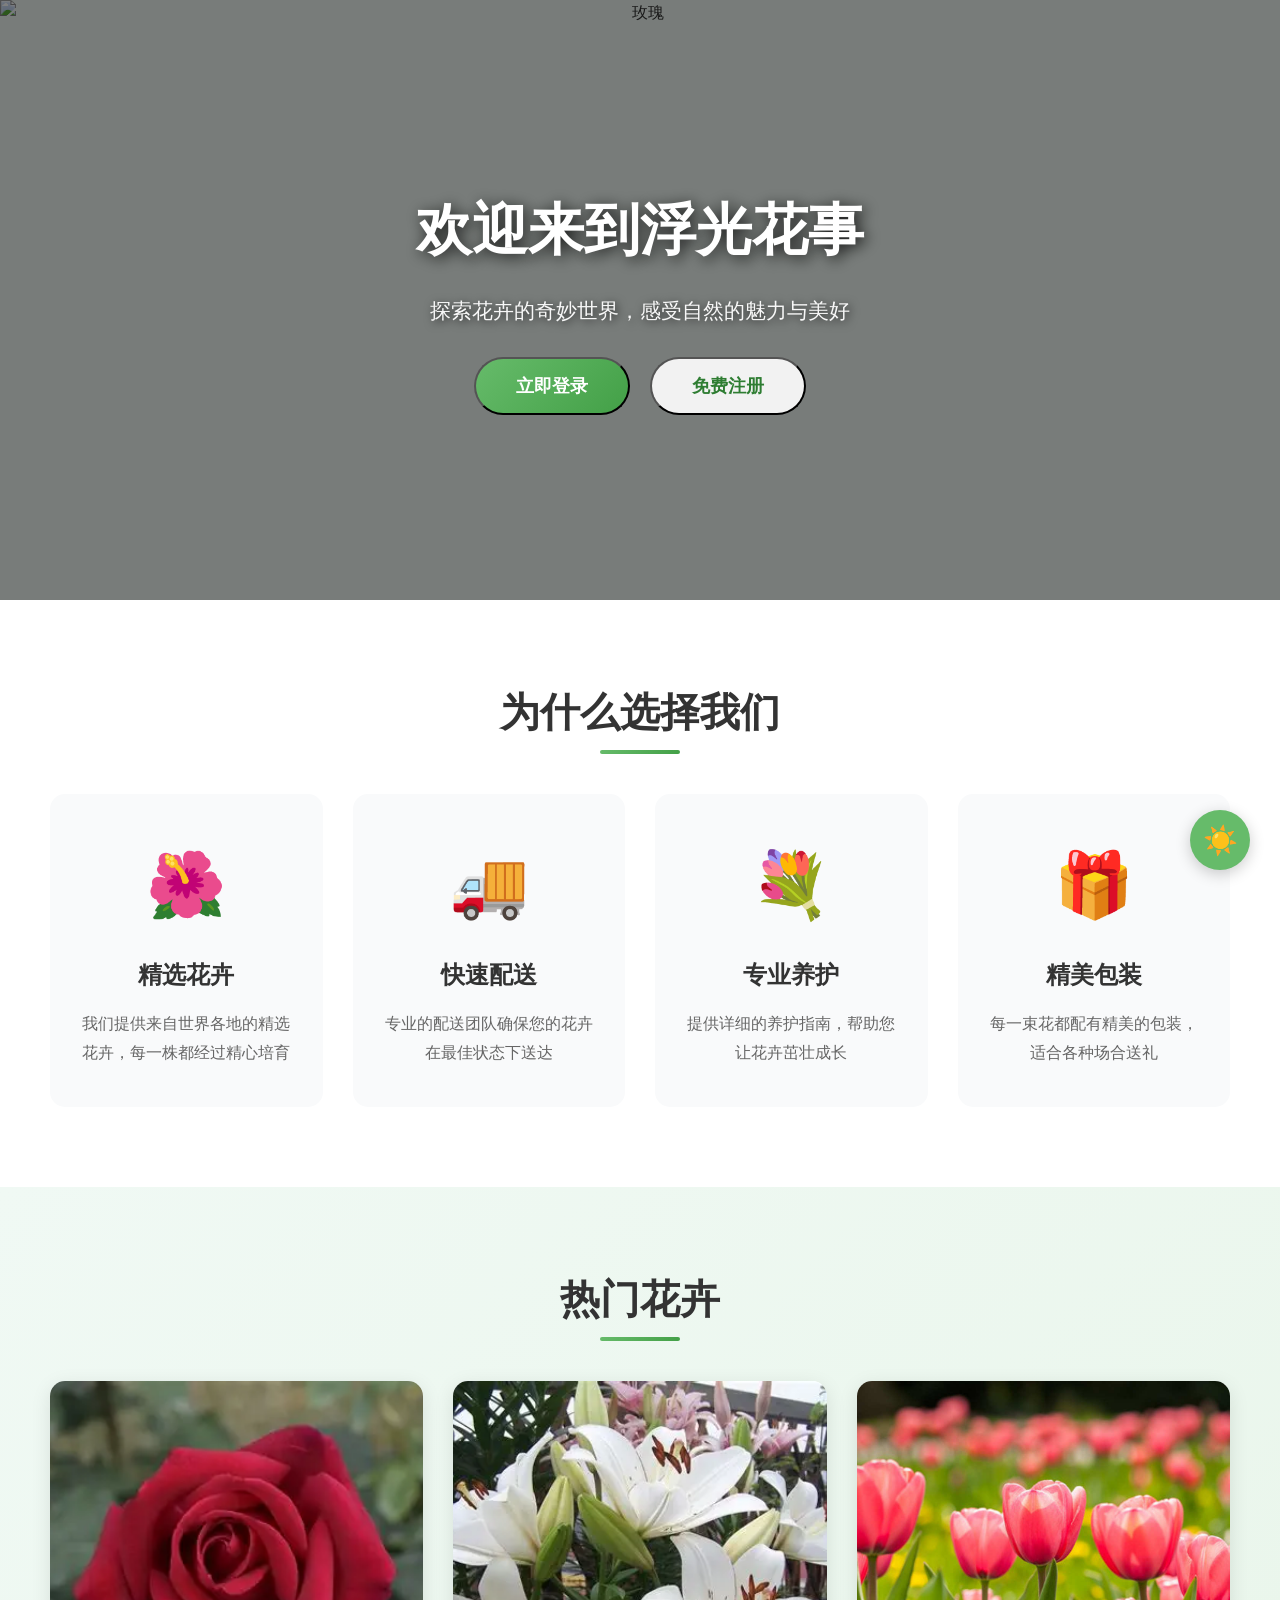
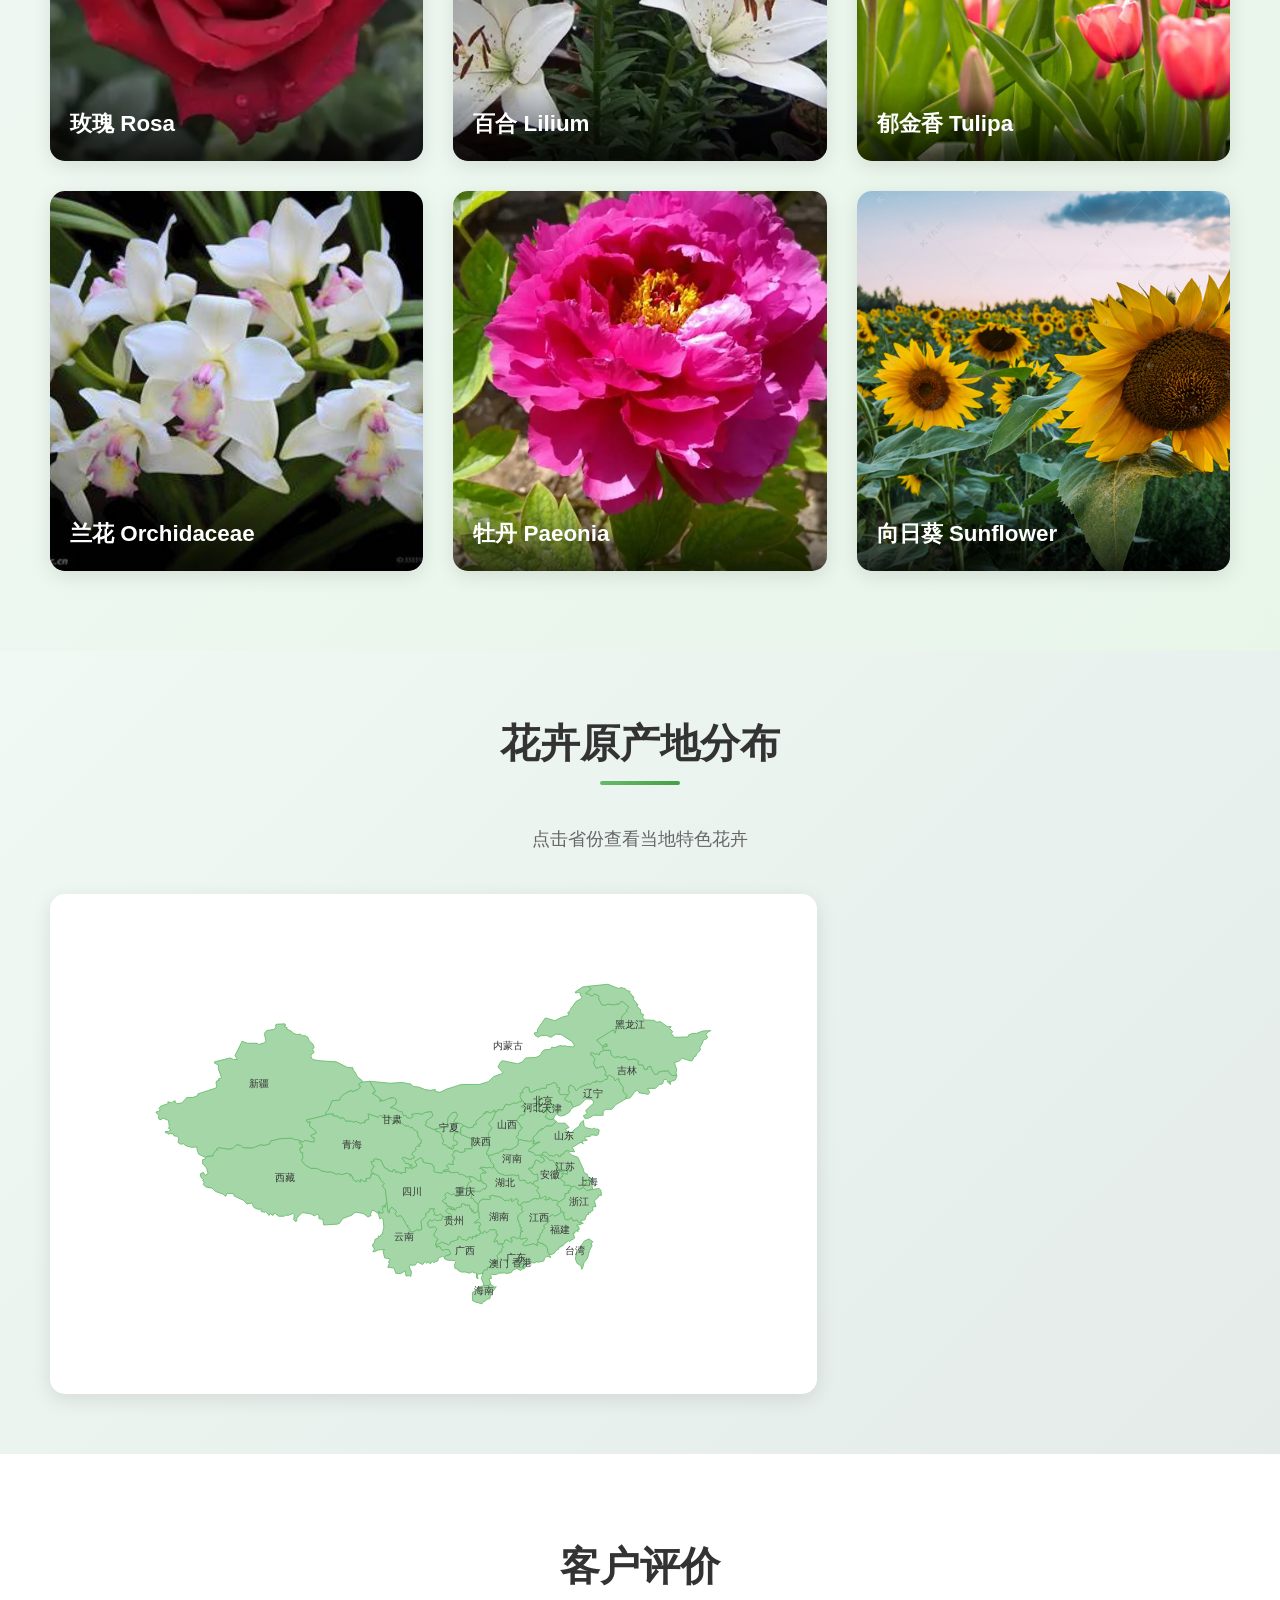
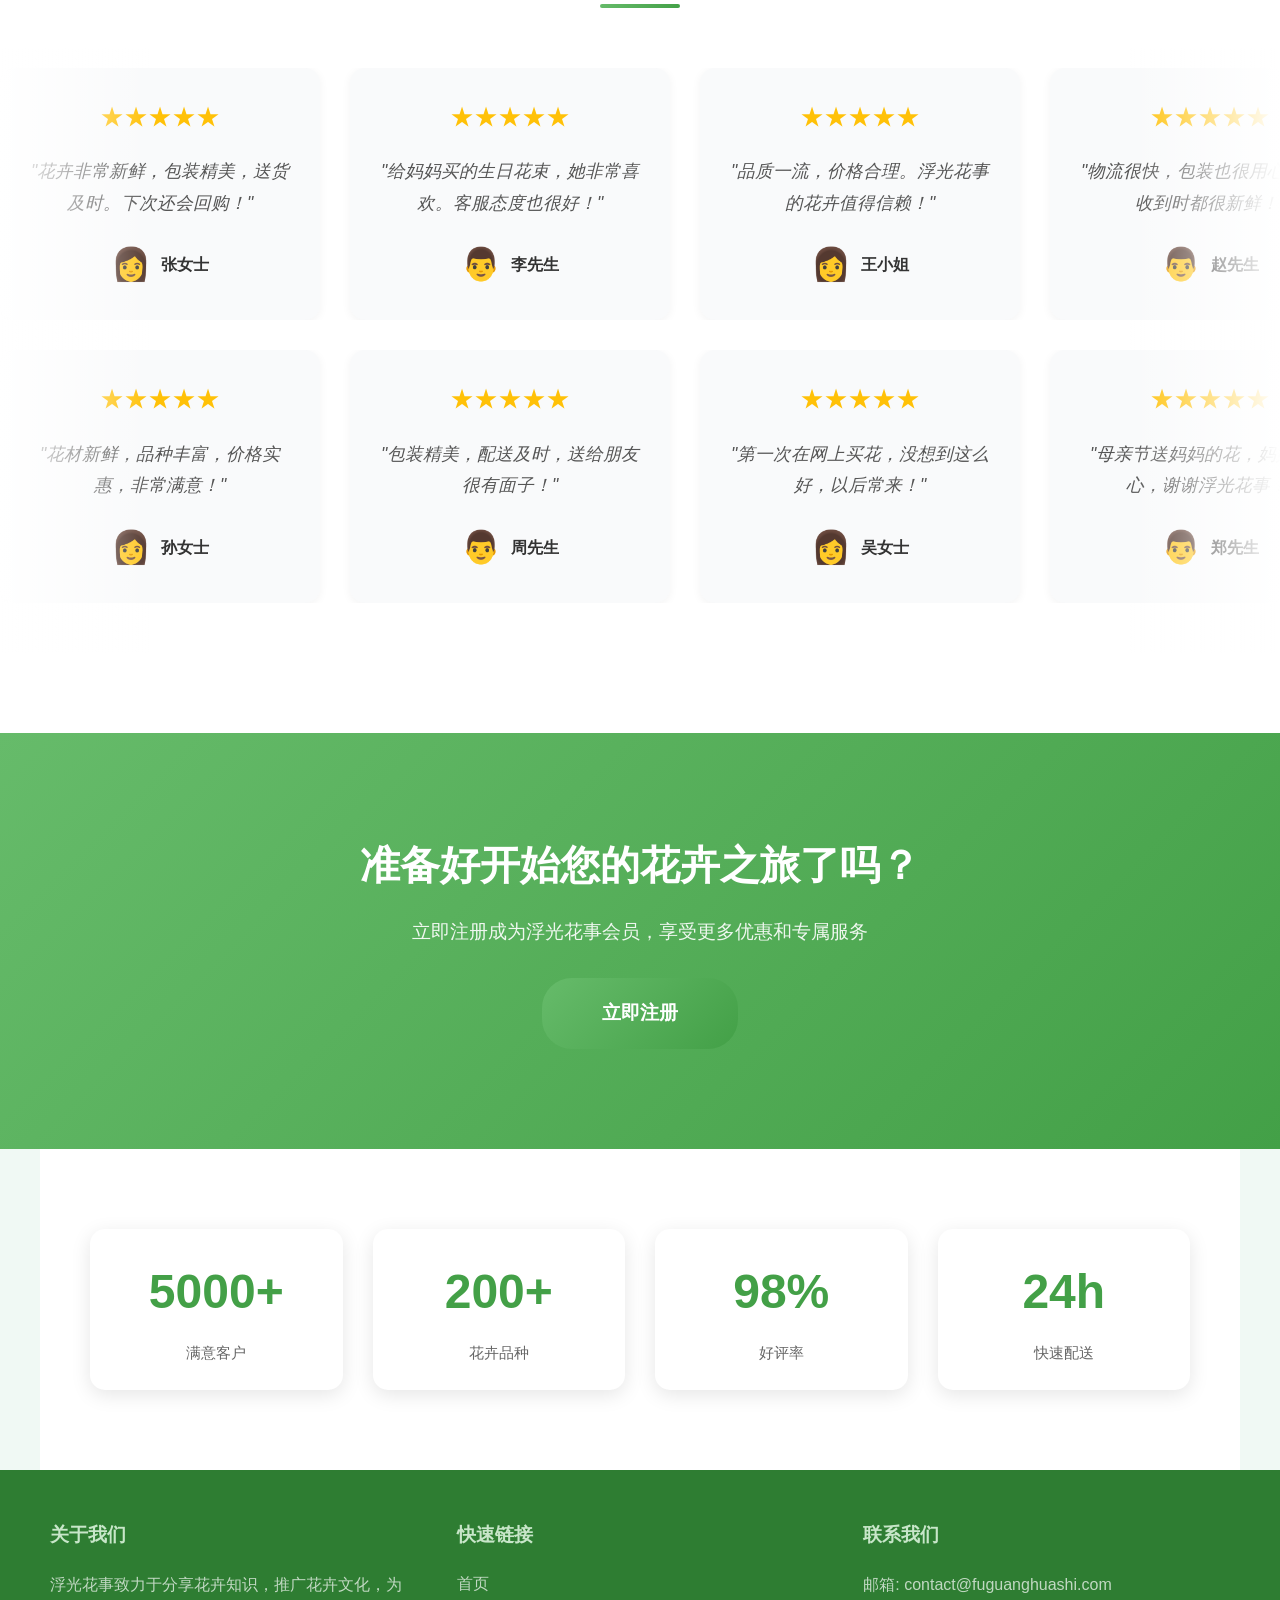
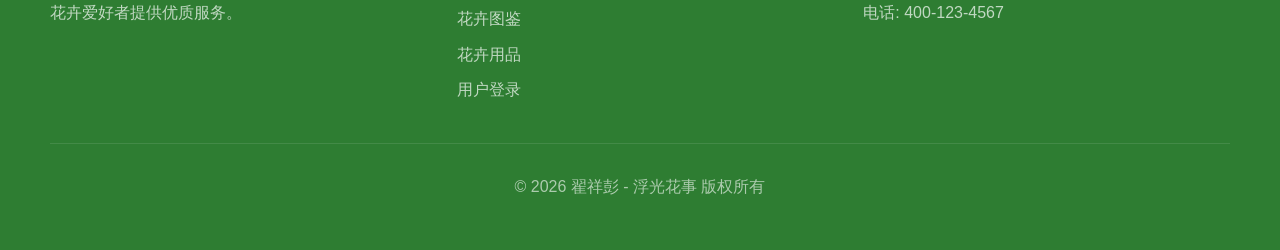
==== landing.html @ 516c6c73 "initial commit - 浮光花事花卉图鉴网站 v1.0.0" ====
<!DOCTYPE html>
<html lang="zh-CN">
<head>
    <meta charset="UTF-8">
    <meta name="viewport" content="width=device-width, initial-scale=1.0">
    <title>浮光花事 - 探索花卉之美</title>
    <link rel="stylesheet" href="style.css">
</head>
<body>
    <main>
        <section class="landing-hero">
            <div class="images-slider" id="imagesSlider">
                <img src="https://images.wallpaperscraft.com/image/single/rose_red_bud_138228_1920x1080.jpg" alt="玫瑰" class="slider-image active">
                <img src="https://images.wallpaperscraft.com/image/single/water_lily_flower_white_149556_1920x1080.jpg" alt="荷花" class="slider-image">
                <img src="https://images.wallpaperscraft.com/image/single/sakura_flowers_pink_154053_1920x1080.jpg" alt="樱花" class="slider-image">
                <img src="https://images.wallpaperscraft.com/image/single/peony_flower_dew_139392_1920x1080.jpg" alt="牡丹" class="slider-image">
                <img src="https://images.wallpaperscraft.com/image/single/tulip_flower_yellow_142548_1920x1080.jpg" alt="郁金香" class="slider-image">
            </div>
            <div class="hero-overlay"></div>
            <div class="hero-content">
                <h2>欢迎来到浮光花事</h2>
                <p>探索花卉的奇妙世界，感受自然的魅力与美好</p>
                <div class="hero-buttons">
                    <button class="cta-btn primary" onclick="showLandingLogin()">立即登录</button>
                    <button class="cta-btn secondary" onclick="showLandingRegister()">免费注册</button>
                </div>
            </div>
            
            <!-- Landing Page Login Form -->
            <div class="landing-login-container" id="landingLogin">
                <div class="landing-login-box">
                    <div class="login-header">
                        <h3>用户登录</h3>
                        <span class="close-btn" onclick="hideLandingLogin()">✕</span>
                    </div>
                    <form id="landingLoginForm" onsubmit="return validateLandingLogin()">
                        <div class="form-group">
                            <label for="landingUsername">用户名</label>
                            <input type="text" id="landingUsername" placeholder="请输入用户名" required>
                        </div>
                        <div class="form-group">
                            <label for="landingPassword">密码</label>
                            <input type="password" id="landingPassword" placeholder="请输入密码" required>
                        </div>
                        <div class="form-group">
                            <label for="landingCaptcha">验证码</label>
                            <div class="captcha-row">
                                <input type="text" id="landingCaptcha" placeholder="请输入验证码" required>
                                <div class="captcha-img" id="landingCaptchaImg" onclick="generateLandingCaptcha()">
                                    <span id="landingCaptchaText">点击生成</span>
                                </div>
                            </div>
                        </div>
                        <button type="submit" class="submit-btn">登录</button>
                        <p class="login-hint">测试用户名: 240802203 | 密码: 123456</p>
                    </form>
                </div>
            </div>
            
            <!-- Landing Page Register Form -->
            <div class="landing-login-container" id="landingRegister">
                <div class="landing-login-box">
                    <div class="login-header">
                        <h3>用户注册</h3>
                        <span class="close-btn" onclick="hideLandingRegister()">✕</span>
                    </div>
                    <form id="landingRegisterForm" onsubmit="return validateLandingRegister()">
                        <div class="form-group">
                            <label for="landingRegUsername">用户名</label>
                            <input type="text" id="landingRegUsername" placeholder="请输入用户名" required>
                        </div>
                        <div class="form-group">
                            <label for="landingRegPassword">密码</label>
                            <input type="password" id="landingRegPassword" placeholder="请输入密码" required>
                        </div>
                        <div class="form-group">
                            <label for="landingRegEmail">邮箱</label>
                            <input type="email" id="landingRegEmail" placeholder="请输入邮箱" required>
                        </div>
                        <div class="form-group">
                            <label for="landingRegCaptcha">验证码</label>
                            <div class="captcha-row">
                                <input type="text" id="landingRegCaptcha" placeholder="请输入验证码" required>
                                <div class="captcha-img" id="landingRegCaptchaImg" onclick="generateLandingRegCaptcha()">
                                    <span id="landingRegCaptchaText">点击生成</span>
                                </div>
                            </div>
                        </div>
                        <button type="submit" class="submit-btn">注册</button>
                    </form>
                </div>
            </div>
        </section>

        <section class="features">
            <h2 class="section-title">为什么选择我们</h2>
            <div class="features-grid">
                <div class="feature-card">
                    <div class="feature-icon">🌺</div>
                    <h3>精选花卉</h3>
                    <p>我们提供来自世界各地的精选花卉，每一株都经过精心培育</p>
                </div>
                <div class="feature-card">
                    <div class="feature-icon">🚚</div>
                    <h3>快速配送</h3>
                    <p>专业的配送团队确保您的花卉在最佳状态下送达</p>
                </div>
                <div class="feature-card">
                    <div class="feature-icon">💐</div>
                    <h3>专业养护</h3>
                    <p>提供详细的养护指南，帮助您让花卉茁壮成长</p>
                </div>
                <div class="feature-card">
                    <div class="feature-icon">🎁</div>
                    <h3>精美包装</h3>
                    <p>每一束花都配有精美的包装，适合各种场合送礼</p>
                </div>
            </div>
        </section>

        <section class="featured-flowers">
            <h2 class="section-title">热门花卉</h2>
            <div class="flip-cards-grid">
                <div class="flip-card">
                    <div class="flip-card-inner">
                        <div class="flip-card-front">
                            <img src="网站图片/玫瑰.webp" alt="玫瑰">
                            <div class="flip-card-overlay">
                                <h3>玫瑰 Rosa</h3>
                            </div>
                        </div>
                        <div class="flip-card-back">
                            <h3>玫瑰 Rosa</h3>
                            <p>玫瑰是爱情与美的象征，拥有丰富的色彩和迷人的香气。适合用于求婚、纪念日等浪漫场合。</p>
                            <div class="flip-card-price">¥88 起</div>
                            <button class="flip-card-btn">立即购买</button>
                        </div>
                    </div>
                </div>
                <div class="flip-card">
                    <div class="flip-card-inner">
                        <div class="flip-card-front">
                            <img src="网站图片/百合.webp" alt="百合">
                            <div class="flip-card-overlay">
                                <h3>百合 Lilium</h3>
                            </div>
                        </div>
                        <div class="flip-card-back">
                            <h3>百合 Lilium</h3>
                            <p>百合象征纯洁与高雅，花朵优雅大方，常用于婚礼、庆典等正式场合，也是送给母亲的佳选。</p>
                            <div class="flip-card-price">¥68 起</div>
                            <button class="flip-card-btn">立即购买</button>
                        </div>
                    </div>
                </div>
                <div class="flip-card">
                    <div class="flip-card-inner">
                        <div class="flip-card-front">
                            <img src="网站图片/郁金香.jpg" alt="郁金香">
                            <div class="flip-card-overlay">
                                <h3>郁金香 Tulipa</h3>
                            </div>
                        </div>
                        <div class="flip-card-back">
                            <h3>郁金香 Tulipa</h3>
                            <p>郁金香被誉为花中皇后，色彩绚丽多样，是春季最受欢迎的花卉之一，代表完美的爱情。</p>
                            <div class="flip-card-price">¥58 起</div>
                            <button class="flip-card-btn">立即购买</button>
                        </div>
                    </div>
                </div>
                <div class="flip-card">
                    <div class="flip-card-inner">
                        <div class="flip-card-front">
                            <img src="网站图片/兰花.jpg" alt="兰花">
                            <div class="flip-card-overlay">
                                <h3>兰花 Orchidaceae</h3>
                            </div>
                        </div>
                        <div class="flip-card-back">
                            <h3>兰花 Orchidaceae</h3>
                            <p>兰花是高贵典雅的象征，花型优美，花期长，适合室内装饰和送礼，是品位与身份的体现。</p>
                            <div class="flip-card-price">¥128 起</div>
                            <button class="flip-card-btn">立即购买</button>
                        </div>
                    </div>
                </div>
                <div class="flip-card">
                    <div class="flip-card-inner">
                        <div class="flip-card-front">
                            <img src="网站图片/牡丹.webp" alt="牡丹">
                            <div class="flip-card-overlay">
                                <h3>牡丹 Paeonia</h3>
                            </div>
                        </div>
                        <div class="flip-card-back">
                            <h3>牡丹 Paeonia</h3>
                            <p>牡丹是中国的国花，花大色艳，富丽堂皇，象征富贵吉祥，是传统名花中的佼佼者。</p>
                            <div class="flip-card-price">¥98 起</div>
                            <button class="flip-card-btn">立即购买</button>
                        </div>
                    </div>
                </div>
                <div class="flip-card">
                    <div class="flip-card-inner">
                        <div class="flip-card-front">
                            <img src="网站图片/向日葵.jpg" alt="向日葵">
                            <div class="flip-card-overlay">
                                <h3>向日葵 Sunflower</h3>
                            </div>
                        </div>
                        <div class="flip-card-back">
                            <h3>向日葵 Sunflower</h3>
                            <p>向日葵象征阳光与希望，花朵硕大明亮，给人带来积极向上的能量，是送礼和装饰的热门选择。</p>
                            <div class="flip-card-price">¥48 起</div>
                            <button class="flip-card-btn">立即购买</button>
                        </div>
                    </div>
                </div>
            </div>
        </section>

        <section class="china-map-section">
            <h2 class="section-title">花卉原产地分布</h2>
            <p class="section-subtitle">点击省份查看当地特色花卉</p>
            <div class="map-container">
                <svg id="chinaMap" viewBox="0 0 900 500" width="900" height="500"></svg>
                <div id="provinceInfo" class="province-info">
                    <h3 id="provinceName">选择省份</h3>
                    <p id="provinceFlowers">请点击地图上的省份查看特色花卉</p>
                </div>
            </div>
        </section>

        <section class="testimonials">
            <h2 class="section-title">客户评价</h2>
            <div class="marquee-container">
                <!-- First Marquee Row -->
                <div class="marquee-wrapper">
                    <div class="marquee-track">
                        <div class="testimonial-card">
                            <div class="testimonial-rating">★★★★★</div>
                            <p class="testimonial-text">"花卉非常新鲜，包装精美，送货及时。下次还会回购！"</p>
                            <div class="testimonial-author">
                                <span class="author-avatar">👩</span>
                                <span class="author-name">张女士</span>
                            </div>
                        </div>
                        <div class="testimonial-card">
                            <div class="testimonial-rating">★★★★★</div>
                            <p class="testimonial-text">"给妈妈买的生日花束，她非常喜欢。客服态度也很好！"</p>
                            <div class="testimonial-author">
                                <span class="author-avatar">👨</span>
                                <span class="author-name">李先生</span>
                            </div>
                        </div>
                        <div class="testimonial-card">
                            <div class="testimonial-rating">★★★★★</div>
                            <p class="testimonial-text">"品质一流，价格合理。浮光花事的花卉值得信赖！"</p>
                            <div class="testimonial-author">
                                <span class="author-avatar">👩</span>
                                <span class="author-name">王小姐</span>
                            </div>
                        </div>
                        <div class="testimonial-card">
                            <div class="testimonial-rating">★★★★★</div>
                            <p class="testimonial-text">"物流很快，包装也很用心，花朵收到时都很新鲜！"</p>
                            <div class="testimonial-author">
                                <span class="author-avatar">👨</span>
                                <span class="author-name">赵先生</span>
                            </div>
                        </div>
                        <div class="testimonial-card">
                            <div class="testimonial-rating">★★★★★</div>
                            <p class="testimonial-text">"送给女朋友的花，她非常喜欢，下次还会再来！"</p>
                            <div class="testimonial-author">
                                <span class="author-avatar">👨</span>
                                <span class="author-name">陈先生</span>
                            </div>
                        </div>
                        <div class="testimonial-card">
                            <div class="testimonial-rating">★★★★★</div>
                            <p class="testimonial-text">"客服非常耐心，推荐的花卉很适合送礼，很满意！"</p>
                            <div class="testimonial-author">
                                <span class="author-avatar">👩</span>
                                <span class="author-name">刘女士</span>
                            </div>
                        </div>
                        <!-- Duplicate for seamless loop -->
                        <div class="testimonial-card">
                            <div class="testimonial-rating">★★★★★</div>
                            <p class="testimonial-text">"花卉非常新鲜，包装精美，送货及时。下次还会回购！"</p>
                            <div class="testimonial-author">
                                <span class="author-avatar">👩</span>
                                <span class="author-name">张女士</span>
                            </div>
                        </div>
                        <div class="testimonial-card">
                            <div class="testimonial-rating">★★★★★</div>
                            <p class="testimonial-text">"给妈妈买的生日花束，她非常喜欢。客服态度也很好！"</p>
                            <div class="testimonial-author">
                                <span class="author-avatar">👨</span>
                                <span class="author-name">李先生</span>
                            </div>
                        </div>
                        <div class="testimonial-card">
                            <div class="testimonial-rating">★★★★★</div>
                            <p class="testimonial-text">"品质一流，价格合理。浮光花事的花卉值得信赖！"</p>
                            <div class="testimonial-author">
                                <span class="author-avatar">👩</span>
                                <span class="author-name">王小姐</span>
                            </div>
                        </div>
                        <div class="testimonial-card">
                            <div class="testimonial-rating">★★★★★</div>
                            <p class="testimonial-text">"物流很快，包装也很用心，花朵收到时都很新鲜！"</p>
                            <div class="testimonial-author">
                                <span class="author-avatar">👨</span>
                                <span class="author-name">赵先生</span>
                            </div>
                        </div>
                        <div class="testimonial-card">
                            <div class="testimonial-rating">★★★★★</div>
                            <p class="testimonial-text">"送给女朋友的花，她非常喜欢，下次还会再来！"</p>
                            <div class="testimonial-author">
                                <span class="author-avatar">👨</span>
                                <span class="author-name">陈先生</span>
                            </div>
                        </div>
                        <div class="testimonial-card">
                            <div class="testimonial-rating">★★★★★</div>
                            <p class="testimonial-text">"客服非常耐心，推荐的花卉很适合送礼，很满意！"</p>
                            <div class="testimonial-author">
                                <span class="author-avatar">👩</span>
                                <span class="author-name">刘女士</span>
                            </div>
                        </div>
                    </div>
                </div>

                <!-- Second Marquee Row (Reverse) -->
                <div class="marquee-wrapper marquee-reverse">
                    <div class="marquee-track">
                        <div class="testimonial-card">
                            <div class="testimonial-rating">★★★★★</div>
                            <p class="testimonial-text">"花材新鲜，品种丰富，价格实惠，非常满意！"</p>
                            <div class="testimonial-author">
                                <span class="author-avatar">👩</span>
                                <span class="author-name">孙女士</span>
                            </div>
                        </div>
                        <div class="testimonial-card">
                            <div class="testimonial-rating">★★★★★</div>
                            <p class="testimonial-text">"包装精美，配送及时，送给朋友很有面子！"</p>
                            <div class="testimonial-author">
                                <span class="author-avatar">👨</span>
                                <span class="author-name">周先生</span>
                            </div>
                        </div>
                        <div class="testimonial-card">
                            <div class="testimonial-rating">★★★★★</div>
                            <p class="testimonial-text">"第一次在网上买花，没想到这么好，以后常来！"</p>
                            <div class="testimonial-author">
                                <span class="author-avatar">👩</span>
                                <span class="author-name">吴女士</span>
                            </div>
                        </div>
                        <div class="testimonial-card">
                            <div class="testimonial-rating">★★★★★</div>
                            <p class="testimonial-text">"母亲节送妈妈的花，妈妈很开心，谢谢浮光花事！"</p>
                            <div class="testimonial-author">
                                <span class="author-avatar">👨</span>
                                <span class="author-name">郑先生</span>
                            </div>
                        </div>
                        <div class="testimonial-card">
                            <div class="testimonial-rating">★★★★★</div>
                            <p class="testimonial-text">"服务很好，花很漂亮，性价比很高！"</p>
                            <div class="testimonial-author">
                                <span class="author-avatar">👩</span>
                                <span class="author-name">黄女士</span>
                            </div>
                        </div>
                        <div class="testimonial-card">
                            <div class="testimonial-rating">★★★★★</div>
                            <p class="testimonial-text">"花的品质很好，客服态度也很棒，强烈推荐！"</p>
                            <div class="testimonial-author">
                                <span class="author-avatar">👨</span>
                                <span class="author-name">许先生</span>
                            </div>
                        </div>
                        <!-- Duplicate for seamless loop -->
                        <div class="testimonial-card">
                            <div class="testimonial-rating">★★★★★</div>
                            <p class="testimonial-text">"花材新鲜，品种丰富，价格实惠，非常满意！"</p>
                            <div class="testimonial-author">
                                <span class="author-avatar">👩</span>
                                <span class="author-name">孙女士</span>
                            </div>
                        </div>
                        <div class="testimonial-card">
                            <div class="testimonial-rating">★★★★★</div>
                            <p class="testimonial-text">"包装精美，配送及时，送给朋友很有面子！"</p>
                            <div class="testimonial-author">
                                <span class="author-avatar">👨</span>
                                <span class="author-name">周先生</span>
                            </div>
                        </div>
                        <div class="testimonial-card">
                            <div class="testimonial-rating">★★★★★</div>
                            <p class="testimonial-text">"第一次在网上买花，没想到这么好，以后常来！"</p>
                            <div class="testimonial-author">
                                <span class="author-avatar">👩</span>
                                <span class="author-name">吴女士</span>
                            </div>
                        </div>
                        <div class="testimonial-card">
                            <div class="testimonial-rating">★★★★★</div>
                            <p class="testimonial-text">"母亲节送妈妈的花，妈妈很开心，谢谢浮光花事！"</p>
                            <div class="testimonial-author">
                                <span class="author-avatar">👨</span>
                                <span class="author-name">郑先生</span>
                            </div>
                        </div>
                        <div class="testimonial-card">
                            <div class="testimonial-rating">★★★★★</div>
                            <p class="testimonial-text">"服务很好，花很漂亮，性价比很高！"</p>
                            <div class="testimonial-author">
                                <span class="author-avatar">👩</span>
                                <span class="author-name">黄女士</span>
                            </div>
                        </div>
                        <div class="testimonial-card">
                            <div class="testimonial-rating">★★★★★</div>
                            <p class="testimonial-text">"花的品质很好，客服态度也很棒，强烈推荐！"</p>
                            <div class="testimonial-author">
                                <span class="author-avatar">👨</span>
                                <span class="author-name">许先生</span>
                            </div>
                        </div>
                    </div>
                </div>

                <!-- Left Gradient Mask -->
                <div class="marquee-gradient-left"></div>
                <!-- Right Gradient Mask -->
                <div class="marquee-gradient-right"></div>
            </div>
        </section>

        <section class="cta-section">
            <div class="cta-content">
                <h2>准备好开始您的花卉之旅了吗？</h2>
                <p>立即注册成为浮光花事会员，享受更多优惠和专属服务</p>
                <a href="login.html" class="cta-btn primary large">立即注册</a>
            </div>
        </section>

        <section class="stats">
            <div class="stat-item">
                <div class="stat-number">5000+</div>
                <div class="stat-label">满意客户</div>
            </div>
            <div class="stat-item">
                <div class="stat-number">200+</div>
                <div class="stat-label">花卉品种</div>
            </div>
            <div class="stat-item">
                <div class="stat-number">98%</div>
                <div class="stat-label">好评率</div>
            </div>
            <div class="stat-item">
                <div class="stat-number">24h</div>
                <div class="stat-label">快速配送</div>
            </div>
        </section>
    </main>

    <!-- Theme Toggle Button -->
    <button class="theme-toggle" id="themeToggle" aria-label="切换主题">
        <span class="theme-icon sun">☀️</span>
        <span class="theme-icon moon">🌙</span>
    </button>

    <footer>
        <div class="footer-content">
            <div class="footer-section">
                <h4>关于我们</h4>
                <p>浮光花事致力于分享花卉知识，推广花卉文化，为花卉爱好者提供优质服务。</p>
            </div>
            <div class="footer-section">
                <h4>快速链接</h4>
                <ul>
                    <li><a href="landing.html">首页</a></li>
                    <li><a href="index.html">花卉图鉴</a></li>
                    <li><a href="products.html">花卉用品</a></li>
                    <li><a href="login.html">用户登录</a></li>
                </ul>
            </div>
            <div class="footer-section">
                <h4>联系我们</h4>
                <p>邮箱: contact@fuguanghuashi.com</p>
                <p>电话: 400-123-4567</p>
            </div>
        </div>
        <div class="copyright">
            <p>© 2026 翟祥彭 - 浮光花事 版权所有</p>
        </div>
    </footer>

    <canvas id="canvas" class="pointer-events-none fixed inset-0"></canvas>
    <script src="flowers-data.js"></script>
    <script src="script.js"></script>
</body>
</html>
---- style.css ----
* {
    margin: 0;
    padding: 0;
    box-sizing: border-box;
}

:root {
    --bg-primary: #f0f9f4;
    --bg-secondary: #ffffff;
    --bg-tertiary: #f9fafb;
    --text-primary: #333333;
    --text-secondary: #666666;
    --text-tertiary: #555555;
    --accent-color: #66bb6a;
    --accent-color-dark: #43a047;
    --border-color: #e0e0e0;
    --shadow-color: rgba(0, 0, 0, 0.1);
    --card-bg: #f9fafb;
    --navbar-bg: linear-gradient(135deg, #66bb6a 0%, #43a047 100%);
}

body {
    font-family: 'Microsoft YaHei', 'PingFang SC', Arial, sans-serif;
    line-height: 1.6;
    color: var(--text-primary);
    background-color: var(--bg-primary);
    min-height: 100vh;
    transition: background-color 0.3s ease, color 0.3s ease;
}

body.dark-theme {
    --bg-primary: #1a1a2e;
    --bg-secondary: #16213e;
    --bg-tertiary: #0f3460;
    --text-primary: #e0e0e0;
    --text-secondary: #b0b0b0;
    --text-tertiary: #c0c0c0;
    --border-color: #2a2a4a;
    --shadow-color: rgba(0, 0, 0, 0.3);
    --card-bg: #16213e;
}

#canvas {
    position: fixed;
    top: 0;
    left: 0;
    pointer-events: none;
    z-index: 9999;
}

.navbar {
    display: flex;
    justify-content: space-between;
    align-items: center;
    background: linear-gradient(135deg, #66bb6a 0%, #43a047 100%);
    padding: 15px 50px;
    box-shadow: 0 4px 15px rgba(0, 0, 0, 0.2);
    position: sticky;
    top: 0;
    z-index: 100;
}

.logo {
    display: flex;
    align-items: center;
    gap: 10px;
}

.logo-img {
    height: 40px;
    width: auto;
    border-radius: 8px;
}

.logo h1 {
    color: white;
    font-size: 1.6rem;
    font-weight: 600;
    letter-spacing: 2px;
}

.nav-links {
    display: flex;
    list-style: none;
    gap: 30px;
}

.nav-links a {
    color: white;
    text-decoration: none;
    font-size: 1.1rem;
    transition: all 0.3s ease;
    position: relative;
}

.nav-links a:hover,
.nav-links a.active {
    color: #c8e6c9;
}

.nav-links a::after {
    content: '';
    position: absolute;
    bottom: -5px;
    left: 0;
    width: 0;
    height: 2px;
    background: #c8e6c9;
    transition: width 0.3s ease;
}

.nav-links a:hover::after,
.nav-links a.active::after {
    width: 100%;
}

.dropdown {
    position: relative;
}

.dropdown-content {
    display: none;
    position: absolute;
    top: 100%;
    left: 0;
    background: white;
    min-width: 150px;
    box-shadow: 0 8px 16px rgba(0, 0, 0, 0.2);
    z-index: 1000;
    border-radius: 8px;
    overflow: hidden;
}

.dropdown-content a {
    color: #333;
    padding: 12px 16px;
    text-decoration: none;
    display: block;
    transition: background 0.3s ease;
}

.dropdown-content a:hover {
    background: #e8f5e9;
    color: #43a047;
}

.dropdown:hover .dropdown-content {
    display: block;
}

.search-box {
    display: flex;
    gap: 10px;
}

.search-box input {
    padding: 8px 15px;
    border: none;
    border-radius: 20px;
    font-size: 14px;
    width: 200px;
    outline: none;
}

.search-box button {
    padding: 8px 20px;
    border: none;
    border-radius: 20px;
    background: #c8e6c9;
    color: #2e7d32;
    font-weight: 600;
    cursor: pointer;
    transition: all 0.3s ease;
}

.search-box button:hover {
    background: #a5d6a7;
    transform: scale(1.05);
}

.landing-hero {
    position: relative;
    height: 600px;
    display: flex;
    align-items: center;
    justify-content: center;
    text-align: center;
    overflow: hidden;
}

.images-slider {
    position: absolute;
    top: 0;
    left: 0;
    width: 100%;
    height: 100%;
    overflow: hidden;
    perspective: 1000px;
}

.slider-image {
    position: absolute;
    top: 0;
    left: 0;
    width: 100%;
    height: 100%;
    object-fit: cover;
    transition: transform 0.8s ease-in-out, opacity 0.8s ease-in-out;
    opacity: 0;
}

.slider-image.active {
    z-index: 1;
    opacity: 1;
    transform: translateY(0);
}

.slider-image.next {
    transform: translateY(100%);
    opacity: 0;
}

.slider-image.prev {
    transform: translateY(-100%);
    opacity: 0;
}

.hero-overlay {
    position: absolute;
    top: 0;
    left: 0;
    width: 100%;
    height: 100%;
    background: linear-gradient(rgba(0, 0, 0, 0.5), rgba(0, 0, 0, 0.5));
    z-index: 2;
}

.hero-content {
    position: relative;
    z-index: 3;
}

.hero-content h2 {
    color: white;
    font-size: 3.5rem;
    margin-bottom: 20px;
    text-shadow: 3px 3px 15px rgba(0, 0, 0, 0.8);
    animation: fadeInUp 1s ease;
}

.hero-content p {
    color: rgba(255, 255, 255, 0.95);
    font-size: 1.3rem;
    margin-bottom: 30px;
    animation: fadeInUp 1s ease 0.2s;
    animation-fill-mode: both;
    text-shadow: 2px 2px 10px rgba(0, 0, 0, 0.7);
}

.hero-buttons {
    display: flex;
    gap: 20px;
    justify-content: center;
    animation: fadeInUp 1s ease 0.4s;
    animation-fill-mode: both;
}

@keyframes fadeInUp {
    from {
        opacity: 0;
        transform: translateY(30px);
    }
    to {
        opacity: 1;
        transform: translateY(0);
    }
}

.cta-btn {
    display: inline-block;
    padding: 15px 40px;
    border-radius: 30px;
    font-size: 1.1rem;
    font-weight: 600;
    text-decoration: none;
    transition: all 0.3s ease;
}

.cta-btn.primary {
    background: linear-gradient(135deg, #66bb6a 0%, #43a047 100%);
    color: white;
}

.cta-btn.primary:hover {
    transform: translateY(-5px);
    box-shadow: 0 10px 30px rgba(102, 187, 106, 0.4);
}

.cta-btn.secondary {
    background: rgba(255, 255, 255, 0.9);
    color: #2e7d32;
}

.cta-btn.secondary:hover {
    background: white;
    transform: translateY(-5px);
}

.cta-btn.large {
    padding: 20px 60px;
    font-size: 1.2rem;
}

/* Landing Page Login Container */
.landing-login-container {
    position: absolute;
    top: 0;
    left: 0;
    width: 100%;
    height: 100%;
    background: rgba(0, 0, 0, 0.6);
    display: flex;
    align-items: center;
    justify-content: center;
    z-index: 100;
    opacity: 0;
    visibility: hidden;
    transition: all 0.3s ease;
}

.landing-login-container.active {
    opacity: 1;
    visibility: visible;
}

.landing-login-box {
    background: white;
    padding: 30px;
    border-radius: 15px;
    width: 90%;
    max-width: 400px;
    box-shadow: 0 20px 60px rgba(0, 0, 0, 0.3);
    transform: scale(0.9);
    transition: transform 0.3s ease;
}

.landing-login-container.active .landing-login-box {
    transform: scale(1);
}

.login-header {
    display: flex;
    justify-content: space-between;
    align-items: center;
    margin-bottom: 25px;
}

.login-header h3 {
    font-size: 1.5rem;
    color: #333;
    margin: 0;
}

.close-btn {
    font-size: 1.5rem;
    cursor: pointer;
    color: #888;
    transition: color 0.3s ease;
}

.close-btn:hover {
    color: #333;
}

.login-hint {
    text-align: center;
    font-size: 0.85rem;
    color: #888;
    margin-top: 15px;
}

.section-title {
    text-align: center;
    font-size: 2.5rem;
    color: #333;
    margin-bottom: 50px;
    position: relative;
}

.section-title::after {
    content: '';
    position: absolute;
    bottom: -10px;
    left: 50%;
    transform: translateX(-50%);
    width: 80px;
    height: 4px;
    background: linear-gradient(135deg, #66bb6a 0%, #43a047 100%);
    border-radius: 2px;
}

.features {
    padding: 80px 50px;
    background: white;
}

.features-grid {
    display: grid;
    grid-template-columns: repeat(auto-fit, minmax(250px, 1fr));
    gap: 30px;
    max-width: 1200px;
    margin: 0 auto;
}

.feature-card {
    text-align: center;
    padding: 40px 30px;
    border-radius: 15px;
    background: #f9fafb;
    transition: all 0.3s ease;
}

.feature-card:hover {
    transform: translateY(-10px);
    box-shadow: 0 15px 40px rgba(0, 0, 0, 0.1);
}

.feature-icon {
    font-size: 4rem;
    margin-bottom: 20px;
}

.feature-card h3 {
    font-size: 1.5rem;
    color: #333;
    margin-bottom: 15px;
}

.feature-card p {
    color: #666;
    line-height: 1.8;
}

.featured-flowers {
    padding: 80px 50px;
    background: linear-gradient(135deg, #f0f9f4 0%, #e8f5e9 100%);
}

.flip-cards-grid {
    display: grid;
    grid-template-columns: repeat(auto-fit, minmax(320px, 1fr));
    gap: 30px;
    max-width: 1200px;
    margin: 0 auto;
}

.flip-card {
    perspective: 1000px;
    height: 380px;
}

.flip-card-inner {
    position: relative;
    width: 100%;
    height: 100%;
    transition: transform 0.6s;
    transform-style: preserve-3d;
}

.flip-card:hover .flip-card-inner {
    transform: rotateY(180deg);
}

.flip-card-front,
.flip-card-back {
    position: absolute;
    width: 100%;
    height: 100%;
    backface-visibility: hidden;
    border-radius: 15px;
    overflow: hidden;
    box-shadow: 0 5px 20px rgba(0, 0, 0, 0.1);
}

.flip-card-front {
    background: white;
}

.flip-card-front img {
    width: 100%;
    height: 100%;
    object-fit: cover;
}

.flip-card-overlay {
    position: absolute;
    bottom: 0;
    left: 0;
    right: 0;
    background: linear-gradient(transparent, rgba(0, 0, 0, 0.7));
    padding: 20px;
    color: white;
}

.flip-card-overlay h3 {
    font-size: 1.4rem;
    font-weight: 600;
}

.flip-card-back {
    background: linear-gradient(135deg, #66bb6a 0%, #43a047 100%);
    transform: rotateY(180deg);
    padding: 30px;
    display: flex;
    flex-direction: column;
    justify-content: center;
    color: white;
}

.flip-card-back h3 {
    font-size: 1.5rem;
    margin-bottom: 15px;
    border-bottom: 2px solid rgba(255, 255, 255, 0.3);
    padding-bottom: 10px;
}

.flip-card-back p {
    font-size: 0.95rem;
    line-height: 1.8;
    opacity: 0.95;
    flex: 1;
}

.flip-card-price {
    font-size: 1.5rem;
    font-weight: 700;
    margin: 15px 0;
    color: #c8e6c9;
}

.flip-card-btn {
    padding: 12px 30px;
    border: none;
    border-radius: 25px;
    background: white;
    color: #43a047;
    font-size: 1rem;
    font-weight: 600;
    cursor: pointer;
    transition: all 0.3s ease;
}

.flip-card-btn:hover {
    transform: scale(1.05);
    box-shadow: 0 5px 20px rgba(0, 0, 0, 0.2);
}

.testimonials {
    padding: 80px 0;
    background: white;
    overflow: hidden;
}

.marquee-container {
    position: relative;
    max-width: 100%;
    margin: 0 auto;
    padding: 20px 0;
}

.marquee-wrapper {
    overflow: hidden;
    margin-bottom: 30px;
}

.marquee-track {
    display: flex;
    gap: 30px;
    animation: marquee-scroll 25s linear infinite;
}

.marquee-reverse .marquee-track {
    animation: marquee-scroll-reverse 25s linear infinite;
}

.marquee-wrapper:hover .marquee-track {
    animation-play-state: paused;
}

.testimonial-card {
    flex-shrink: 0;
    background: #f9fafb;
    padding: 30px;
    border-radius: 15px;
    text-align: center;
    width: 320px;
    transition: all 0.3s ease;
    box-shadow: 0 2px 10px rgba(0, 0, 0, 0.05);
}

.testimonial-card:hover {
    transform: scale(1.02);
    box-shadow: 0 10px 30px rgba(0, 0, 0, 0.15);
}

@keyframes marquee-scroll {
    from {
        transform: translateX(0);
    }
    to {
        transform: translateX(-50%);
    }
}

@keyframes marquee-scroll-reverse {
    from {
        transform: translateX(-50%);
    }
    to {
        transform: translateX(0);
    }
}

.marquee-gradient-left {
    position: absolute;
    left: 0;
    top: 0;
    bottom: 0;
    width: 150px;
    background: linear-gradient(to right, white, transparent);
    pointer-events: none;
    z-index: 10;
}

.marquee-gradient-right {
    position: absolute;
    right: 0;
    top: 0;
    bottom: 0;
    width: 150px;
    background: linear-gradient(to left, white, transparent);
    pointer-events: none;
    z-index: 10;
}

.testimonial-rating {
    color: #ffc107;
    font-size: 1.5rem;
    margin-bottom: 20px;
}

.testimonial-text {
    font-size: 1.1rem;
    color: #555;
    line-height: 1.8;
    margin-bottom: 20px;
    font-style: italic;
}

.testimonial-author {
    display: flex;
    align-items: center;
    justify-content: center;
    gap: 10px;
}

.author-avatar {
    font-size: 2rem;
}

.author-name {
    font-weight: 600;
    color: #333;
}

.cta-section {
    background: linear-gradient(135deg, #66bb6a 0%, #43a047 100%);
    padding: 100px 50px;
    text-align: center;
    color: white;
}

.cta-content h2 {
    font-size: 2.5rem;
    margin-bottom: 20px;
}

.cta-content p {
    font-size: 1.2rem;
    margin-bottom: 30px;
    opacity: 0.9;
}

.stats {
    display: grid;
    grid-template-columns: repeat(4, 1fr);
    gap: 30px;
    padding: 80px 50px;
    background: white;
    max-width: 1200px;
    margin: 0 auto;
}

.stat-item {
    text-align: center;
}

.stat-number {
    font-size: 3rem;
    font-weight: 700;
    color: #43a047;
    margin-bottom: 10px;
}

.stat-label {
    font-size: 1.1rem;
    color: #666;
}

.hero {
    background: linear-gradient(rgba(0, 0, 0, 0.5), rgba(0, 0, 0, 0.5)),
                url('https://picsum.photos/id/152/1920/800');
    background-size: cover;
    background-position: center;
    height: 500px;
    display: flex;
    align-items: center;
    justify-content: center;
    text-align: center;
}

.hero-content h2 {
    color: white;
    font-size: 3.5rem;
    margin-bottom: 20px;
    text-shadow: 3px 3px 15px rgba(0, 0, 0, 0.8);
    animation: fadeInUp 1s ease;
}

.hero-content p {
    color: rgba(255, 255, 255, 0.95);
    font-size: 1.3rem;
    margin-bottom: 30px;
    animation: fadeInUp 1s ease 0.2s;
    animation-fill-mode: both;
    text-shadow: 2px 2px 10px rgba(0, 0, 0, 0.7);
}

.gallery {
    padding: 60px 50px;
}

.flower-grid {
    display: grid;
    grid-template-columns: repeat(auto-fit, minmax(350px, 1fr));
    gap: 30px;
}

.flower-card {
    background: white;
    border-radius: 15px;
    overflow: hidden;
    box-shadow: 0 5px 20px rgba(0, 0, 0, 0.1);
    transition: all 0.3s ease;
}

.flower-card:hover {
    transform: translateY(-10px);
    box-shadow: 0 15px 40px rgba(0, 0, 0, 0.15);
}

.flower-card img {
    width: 100%;
    height: 250px;
    object-fit: cover;
    transition: transform 0.3s ease;
}

.flower-card:hover img {
    transform: scale(1.1);
}

.card-content {
    padding: 25px;
}

.card-content h3 {
    font-size: 1.5rem;
    color: #333;
    margin-bottom: 15px;
    display: flex;
    align-items: center;
    gap: 10px;
}

.latin {
    font-size: 0.9rem;
    color: #666;
    font-style: italic;
}

.card-content p {
    color: #666;
    line-height: 1.8;
    font-size: 0.95rem;
}

.culture {
    padding: 60px 50px;
    background: linear-gradient(135deg, #f5f7fa 0%, #e4e8ec 100%);
}

.culture-content {
    display: grid;
    grid-template-columns: repeat(auto-fit, minmax(300px, 1fr));
    gap: 30px;
}

.culture-item {
    background: white;
    padding: 30px;
    border-radius: 15px;
    text-align: center;
    box-shadow: 0 5px 15px rgba(0, 0, 0, 0.1);
    transition: all 0.3s ease;
}

.culture-item:hover {
    transform: translateY(-5px);
}

.culture-item img {
    width: 100%;
    height: 180px;
    object-fit: cover;
    border-radius: 10px;
    margin-bottom: 20px;
}

.culture-item h3 {
    font-size: 1.3rem;
    color: #333;
    margin-bottom: 15px;
}

.culture-item p {
    color: #666;
    line-height: 1.8;
}

.products-header {
    text-align: center;
    padding: 40px 50px;
    background: linear-gradient(135deg, #66bb6a 0%, #43a047 100%);
    color: white;
}

.products-header h2 {
    font-size: 2.5rem;
    margin-bottom: 10px;
}

.products-header p {
    font-size: 1.1rem;
    opacity: 0.9;
}

.products-section {
    padding: 50px;
}

.category-tabs {
    display: flex;
    justify-content: center;
    gap: 20px;
    margin-bottom: 40px;
}

.tab-btn {
    padding: 12px 30px;
    border: none;
    border-radius: 25px;
    background: white;
    color: #333;
    font-size: 1rem;
    cursor: pointer;
    transition: all 0.3s ease;
    box-shadow: 0 2px 10px rgba(0, 0, 0, 0.1);
}

.tab-btn.active,
.tab-btn:hover {
    background: linear-gradient(135deg, #66bb6a 0%, #43a047 100%);
    color: white;
    transform: translateY(-2px);
}

.products-grid {
    display: grid;
    grid-template-columns: repeat(auto-fit, minmax(280px, 1fr));
    gap: 30px;
}

.product-card {
    background: white;
    border-radius: 15px;
    overflow: hidden;
    box-shadow: 0 5px 15px rgba(0, 0, 0, 0.1);
    transition: all 0.3s ease;
}

.product-card:hover {
    transform: translateY(-5px);
}

.product-card img {
    width: 100%;
    height: 200px;
    object-fit: cover;
}

.product-card h3 {
    padding: 15px 20px 0;
    font-size: 1.2rem;
    color: #333;
}

.product-card p {
    padding: 10px 20px;
    color: #666;
    font-size: 0.9rem;
    min-height: 60px;
}

.product-card .price {
    padding: 0 20px;
    font-size: 1.5rem;
    color: #e74c3c;
    font-weight: 600;
}

.quantity-control {
    display: flex;
    align-items: center;
    justify-content: center;
    gap: 15px;
    padding: 15px 20px;
}

.quantity-control button {
    width: 35px;
    height: 35px;
    border: none;
    border-radius: 50%;
    background: #e8f5e9;
    font-size: 1.2rem;
    cursor: pointer;
    transition: all 0.3s ease;
    color: #333;
}

.quantity-control button:hover {
    background: #66bb6a;
    color: white;
}

.qty-input {
    width: 60px;
    text-align: center;
    padding: 8px;
    border: 1px solid #ddd;
    border-radius: 8px;
    outline: none;
}

.add-cart-btn {
    width: calc(100% - 40px);
    margin: 0 20px 20px;
    padding: 12px;
    border: none;
    border-radius: 25px;
    background: linear-gradient(135deg, #66bb6a 0%, #43a047 100%);
    color: white;
    font-size: 1rem;
    font-weight: 600;
    cursor: pointer;
    transition: all 0.3s ease;
}

.add-cart-btn:hover {
    transform: scale(1.02);
    box-shadow: 0 5px 20px rgba(102, 187, 106, 0.4);
}

.cart-section {
    background: white;
    margin: 50px;
    padding: 40px;
    border-radius: 15px;
    box-shadow: 0 5px 20px rgba(0, 0, 0, 0.1);
}

.cart-section h2 {
    font-size: 1.8rem;
    margin-bottom: 30px;
    color: #333;
}

.empty-cart {
    text-align: center;
    color: #999;
    font-size: 1.1rem;
    padding: 40px;
}

.cart-item {
    display: flex;
    justify-content: space-between;
    align-items: center;
    padding: 20px;
    border-bottom: 1px solid #eee;
    transition: background 0.3s ease;
}

.cart-item:hover {
    background: #f9f9f9;
}

.cart-item:last-child {
    border-bottom: none;
}

.cart-item-name {
    font-size: 1.1rem;
    font-weight: 500;
}

.cart-item-price {
    color: #e74c3c;
    font-weight: 600;
}

.cart-item-qty {
    color: #666;
}

.remove-item {
    padding: 8px 15px;
    border: none;
    border-radius: 20px;
    background: #e74c3c;
    color: white;
    cursor: pointer;
    transition: all 0.3s ease;
}

.remove-item:hover {
    background: #c0392b;
}

#cartTotal {
    margin-top: 30px;
    padding-top: 30px;
    border-top: 2px solid #66bb6a;
}

.total-row {
    display: flex;
    justify-content: space-between;
    font-size: 1.2rem;
    margin-bottom: 15px;
}

.total-row span:first-child {
    color: #666;
}

.total-row span:last-child {
    font-weight: 600;
    color: #333;
}

#totalAmount {
    color: #e74c3c !important;
    font-size: 1.5rem !important;
}

.checkout-btn {
    width: 100%;
    padding: 15px;
    border: none;
    border-radius: 30px;
    background: linear-gradient(135deg, #66bb6a 0%, #43a047 100%);
    color: white;
    font-size: 1.2rem;
    font-weight: 600;
    cursor: pointer;
    transition: all 0.3s ease;
}

.checkout-btn:hover {
    transform: scale(1.02);
    box-shadow: 0 10px 30px rgba(102, 187, 106, 0.4);
}

.login-section {
    display: flex;
    justify-content: center;
    align-items: center;
    min-height: calc(100vh - 250px);
    padding: 50px;
}

.form-container,
.register-container {
    background: white;
    padding: 50px;
    border-radius: 20px;
    box-shadow: 0 10px 40px rgba(0, 0, 0, 0.1);
    width: 100%;
    max-width: 450px;
}

.form-header {
    text-align: center;
    margin-bottom: 40px;
}

.form-header h2 {
    font-size: 2rem;
    color: #333;
    margin-bottom: 10px;
}

.form-header p {
    color: #666;
}

.form-group {
    margin-bottom: 25px;
}

.form-group label {
    display: block;
    margin-bottom: 8px;
    font-weight: 500;
    color: #333;
}

.form-group input {
    width: 100%;
    padding: 12px 15px;
    border: 1px solid #ddd;
    border-radius: 10px;
    font-size: 1rem;
    outline: none;
    transition: border-color 0.3s ease;
}

.form-group input:focus {
    border-color: #66bb6a;
    box-shadow: 0 0 0 3px rgba(102, 187, 106, 0.1);
}

/* Profile Page Styles */
.profile-section {
    max-width: 800px;
    margin: 40px auto;
    padding: 0 20px;
}

.profile-header {
    display: flex;
    align-items: center;
    gap: 30px;
    background: white;
    padding: 30px;
    border-radius: 15px;
    box-shadow: 0 5px 20px rgba(0, 0, 0, 0.1);
    margin-bottom: 30px;
}

.profile-avatar {
    width: 120px;
    height: 120px;
    border-radius: 50%;
    background: linear-gradient(135deg, #66bb6a 0%, #43a047 100%);
    display: flex;
    align-items: center;
    justify-content: center;
}

.avatar-icon {
    font-size: 4rem;
}

.profile-info h2 {
    margin: 0 0 10px 0;
    font-size: 1.8rem;
    color: #333;
}

.profile-info p {
    margin: 5px 0;
    color: #666;
}

#memberLevel {
    display: inline-block;
    background: #66bb6a;
    color: white;
    padding: 5px 15px;
    border-radius: 20px;
    font-size: 0.9rem;
    margin-top: 10px !important;
}

.profile-stats {
    display: grid;
    grid-template-columns: repeat(4, 1fr);
    gap: 20px;
    margin-bottom: 30px;
}

.stat-item {
    background: white;
    padding: 25px;
    border-radius: 15px;
    box-shadow: 0 5px 20px rgba(0, 0, 0, 0.1);
    text-align: center;
}

.stat-value {
    font-size: 2rem;
    font-weight: 700;
    color: #66bb6a;
    margin-bottom: 5px;
}

.stat-label {
    font-size: 0.95rem;
    color: #666;
}

.profile-menu {
    background: white;
    border-radius: 15px;
    box-shadow: 0 5px 20px rgba(0, 0, 0, 0.1);
    padding: 30px;
}

.menu-group {
    margin-bottom: 30px;
}

.menu-group:last-child {
    margin-bottom: 0;
}

.menu-group h3 {
    font-size: 1.1rem;
    color: #333;
    margin: 0 0 15px 0;
    padding-bottom: 10px;
    border-bottom: 2px solid #f0f0f0;
}

.menu-items {
    display: grid;
    grid-template-columns: repeat(2, 1fr);
    gap: 10px;
}

.menu-item {
    display: flex;
    align-items: center;
    gap: 15px;
    padding: 15px 20px;
    background: #f9fafb;
    border-radius: 10px;
    text-decoration: none;
    color: #333;
    transition: all 0.3s ease;
}

.menu-item:hover {
    background: #f0f9f4;
    transform: translateX(5px);
}

.menu-icon {
    font-size: 1.3rem;
}

.menu-badge {
    margin-left: auto;
    background: #ef5350;
    color: white;
    padding: 3px 10px;
    border-radius: 10px;
    font-size: 0.8rem;
}

.captcha-row {
    display: flex;
    gap: 15px;
}

.captcha-img {
    flex: 1;
    height: 45px;
    background: linear-gradient(135deg, #66bb6a 0%, #43a047 100%);
    border-radius: 10px;
    display: flex;
    align-items: center;
    justify-content: center;
    cursor: pointer;
    transition: all 0.3s ease;
}

.captcha-img:hover {
    transform: scale(1.02);
}

.captcha-img span {
    color: white;
    font-size: 1.2rem;
    font-weight: 600;
    letter-spacing: 3px;
}

.captcha-refresh {
    width: 45px;
    height: 45px;
    background: #f0f0f0;
    border-radius: 10px;
    display: flex;
    align-items: center;
    justify-content: center;
    cursor: pointer;
    font-size: 1.2rem;
    transition: all 0.3s ease;
    border: 2px solid #e0e0e0;
}

.captcha-refresh:hover {
    background: #e8e8e8;
    transform: rotate(180deg);
    border-color: #66bb6a;
}

.captcha-hint {
    font-size: 0.85rem;
    color: #888;
    margin-top: 8px;
    margin-bottom: 0;
    text-align: left;
}

.checkbox-label {
    display: flex;
    align-items: center;
    gap: 10px;
    cursor: pointer;
}

.submit-btn {
    width: 100%;
    padding: 15px;
    border: none;
    border-radius: 30px;
    background: linear-gradient(135deg, #66bb6a 0%, #43a047 100%);
    color: white;
    font-size: 1.1rem;
    font-weight: 600;
    cursor: pointer;
    transition: all 0.3s ease;
    margin-top: 10px;
}

.submit-btn:hover {
    transform: translateY(-2px);
    box-shadow: 0 10px 30px rgba(102, 187, 106, 0.4);
}

.form-footer {
    text-align: center;
    margin-top: 30px;
}

.form-footer p {
    margin-bottom: 10px;
}

.form-footer a {
    color: #43a047;
    text-decoration: none;
    font-weight: 500;
}

.form-footer a:hover {
    text-decoration: underline;
}

footer {
    background: #2e7d32;
    color: white;
    padding: 50px;
}

.footer-content {
    display: grid;
    grid-template-columns: repeat(auto-fit, minmax(250px, 1fr));
    gap: 40px;
    margin-bottom: 30px;
}

.footer-section h4 {
    font-size: 1.2rem;
    margin-bottom: 20px;
    color: #c8e6c9;
}

.footer-section p {
    color: rgba(255, 255, 255, 0.7);
    line-height: 1.8;
}

.footer-section ul {
    list-style: none;
}

.footer-section ul li {
    margin-bottom: 10px;
}

.footer-section ul li a {
    color: rgba(255, 255, 255, 0.7);
    text-decoration: none;
    transition: color 0.3s ease;
}

.footer-section ul li a:hover {
    color: #c8e6c9;
}

.copyright {
    text-align: center;
    padding-top: 30px;
    border-top: 1px solid rgba(255, 255, 255, 0.1);
}

.copyright p {
    color: rgba(255, 255, 255, 0.6);
}

@media (max-width: 768px) {
    .navbar {
        flex-direction: column;
        padding: 15px;
        gap: 15px;
    }

    .nav-links {
        gap: 15px;
        flex-wrap: wrap;
        justify-content: center;
    }

    .search-box {
        width: 100%;
        justify-content: center;
    }

    .search-box input {
        width: 100%;
        max-width: 250px;
    }

    .hero-content h2,
    .landing-hero .hero-content h2 {
        font-size: 2.2rem;
    }

    .hero-content p,
    .landing-hero .hero-content p {
        font-size: 1.1rem;
    }

    .hero-buttons {
        flex-direction: column;
        gap: 15px;
    }

    .section-title {
        font-size: 1.8rem;
    }

    .featured-grid {
        grid-template-columns: 1fr;
    }

    .featured-large {
        grid-row: span 1;
    }

    .stats {
        grid-template-columns: repeat(2, 1fr);
    }

    .features,
    .culture,
    .products-section {
        padding: 30px 20px;
    }

    .flower-grid,
    .culture-content {
        grid-template-columns: 1fr;
    }

    .category-tabs {
        flex-wrap: wrap;
        gap: 10px;
    }

    .tab-btn {
        padding: 10px 20px;
    }

    .products-grid {
        grid-template-columns: 1fr;
    }

    .cart-section {
        margin: 20px;
        padding: 20px;
    }

    .form-container,
    .register-container {
        padding: 30px 20px;
    }
}

@media (max-width: 480px) {
    .hero-content h2,
    .landing-hero .hero-content h2 {
        font-size: 1.8rem;
    }

    .logo h1 {
        font-size: 1.4rem;
    }

    .nav-links {
        gap: 10px;
    }

    .nav-links a {
        font-size: 0.95rem;
    }

    .stat-number {
        font-size: 2rem;
    }
}

.hide {
    display: none !important;
}

.show {
    display: block !important;
}

/* 中国地图样式 */
.china-map-section {
    padding: 60px 50px;
    background: linear-gradient(135deg, #f0f9f4 0%, #e4ebe9 100%);
}

.section-subtitle {
    text-align: center;
    color: #666;
    font-size: 1.1rem;
    margin-bottom: 40px;
}

.map-container {
    display: grid;
    grid-template-columns: 2fr 1fr;
    gap: 30px;
    align-items: start;
    max-width: 1200px;
    margin: 0 auto;
}

#chinaMap {
    width: 100%;
    max-width: 900px;
    height: 500px;
    background: white;
    border-radius: 15px;
    box-shadow: 0 5px 20px rgba(0, 0, 0, 0.1);
    display: block;
    margin: 0 auto;
}

.province {
    fill: #81c784;
    stroke: white;
    stroke-width: 1.5;
    cursor: pointer;
    transition: all 0.3s ease;
}

.province:hover {
    fill: #4caf50;
    transform: scale(1.02);
    transform-origin: center;
}

.province.active {
    fill: #388e3c;
    stroke: #2e7d32;
    stroke-width: 2;
}

.province-label {
    fill: #333;
    font-size: 12px;
    font-weight: 500;
    pointer-events: none;
    text-anchor: middle;
}

.province-info {
    background: white;
    padding: 30px;
    border-radius: 15px;
    box-shadow: 0 5px 20px rgba(0, 0, 0, 0.1);
    position: sticky;
    top: 20px;
    opacity: 0;
    transform: translateY(20px) scale(0.95);
    transition: all 0.4s cubic-bezier(0.34, 1.56, 0.64, 1);
    pointer-events: none;
}

.province-info.active {
    opacity: 1;
    transform: translateY(0) scale(1);
    pointer-events: auto;
    box-shadow: 0 10px 40px rgba(102, 187, 106, 0.3), 0 5px 20px rgba(0, 0, 0, 0.1);
    animation: floatAnimation 3s ease-in-out infinite;
}

@keyframes floatAnimation {
    0%, 100% {
        transform: translateY(0);
    }
    50% {
        transform: translateY(-10px);
    }
}

.province-info h3 {
    color: #333;
    font-size: 1.5rem;
    margin-bottom: 20px;
    border-bottom: 2px solid #81c784;
    padding-bottom: 10px;
}

.province-info p {
    color: #666;
    line-height: 1.8;
    font-size: 1rem;
}

@media (max-width: 900px) {
    .map-container {
        grid-template-columns: 1fr;
    }
    
    #chinaMap {
        height: 400px;
    }
    
    .province-info {
        position: static;
    }
}

/* Theme Toggle Button Styles */
.theme-toggle {
    position: fixed;
    bottom: 30px;
    right: 30px;
    width: 60px;
    height: 60px;
    border-radius: 50%;
    border: none;
    background: var(--accent-color);
    cursor: pointer;
    display: flex;
    align-items: center;
    justify-content: center;
    box-shadow: 0 4px 15px rgba(0, 0, 0, 0.2);
    z-index: 10000;
    transition: all 0.3s ease;
    overflow: hidden;
}

.theme-toggle:hover {
    transform: scale(1.1);
    box-shadow: 0 6px 20px rgba(0, 0, 0, 0.3);
}

.theme-icon {
    position: absolute;
    font-size: 28px;
    transition: all 0.3s ease;
}

.theme-icon.sun {
    opacity: 1;
    transform: rotate(0deg);
}

.theme-icon.moon {
    opacity: 0;
    transform: rotate(-90deg);
}

body.dark-theme .theme-icon.sun {
    opacity: 0;
    transform: rotate(90deg);
}

body.dark-theme .theme-icon.moon {
    opacity: 1;
    transform: rotate(0deg);
}

body.dark-theme .theme-toggle {
    background: #16213e;
}

/* Dark Theme Component Overrides */
body.dark-theme .navbar {
    background: linear-gradient(135deg, #16213e 0%, #0f3460 100%);
}

body.dark-theme .search-box input {
    background: var(--bg-tertiary);
    color: var(--text-primary);
    border: 1px solid var(--border-color);
}

body.dark-theme .features,
body.dark-theme .testimonials,
body.dark-theme .stats {
    background: var(--bg-secondary);
}

body.dark-theme .feature-card,
body.dark-theme .testimonial-card,
body.dark-theme .province-info {
    background: var(--card-bg);
}

body.dark-theme .province-info.active {
    box-shadow: 0 10px 40px rgba(102, 187, 106, 0.2), 0 5px 20px rgba(0, 0, 0, 0.3);
}

body.dark-theme .section-title {
    color: var(--text-primary);
}

body.dark-theme .section-subtitle {
    color: var(--text-secondary);
}

body.dark-theme .feature-card h3,
body.dark-theme .testimonial-card .testimonial-text,
body.dark-theme .testimonial-card .author-name {
    color: var(--text-primary);
}

body.dark-theme .testimonial-text {
    color: var(--text-tertiary);
}

body.dark-theme footer {
    background: #0f0f23;
}

body.dark-theme .footer-section h4 {
    color: #e0e0e0;
}

body.dark-theme .form-container,
body.dark-theme .register-container {
    background: var(--bg-secondary);
}

body.dark-theme .form-header h2,
body.dark-theme .form-group label {
    color: var(--text-primary);
}

body.dark-theme .form-group input {
    background: var(--bg-tertiary);
    color: var(--text-primary);
    border: 1px solid var(--border-color);
}

body.dark-theme .flip-card-front {
    background: var(--card-bg);
}

body.dark-theme .flip-card-overlay {
    background: linear-gradient(transparent, rgba(0, 0, 0, 0.8));
}

body.dark-theme .featured-flowers {
    background: linear-gradient(135deg, var(--bg-secondary) 0%, var(--bg-primary) 100%);
}

body.dark-theme .culture {
    background: linear-gradient(135deg, var(--bg-tertiary) 0%, var(--bg-primary) 100%);
}

body.dark-theme .product-card {
    background: var(--card-bg);
}

body.dark-theme .product-card h3,
body.dark-theme .product-card p {
    color: var(--text-primary);
}

body.dark-theme .cart-section {
    background: var(--bg-secondary);
}

body.dark-theme .cart-item {
    border-bottom-color: var(--border-color);
}

body.dark-theme .cart-item-name {
    color: var(--text-primary);
}

body.dark-theme .cta-section {
    background: linear-gradient(135deg, #16213e 0%, #0f3460 100%);
}

body.dark-theme .cta-content h2 {
    color: white;
}

body.dark-theme .hero {
    background: linear-gradient(rgba(0, 0, 0, 0.7), rgba(0, 0, 0, 0.7)),
                url('https://picsum.photos/id/152/1920/800');
}

body.dark-theme .province-info h3 {
    color: var(--text-primary);
}

body.dark-theme #chinaMap {
    background: var(--bg-secondary);
}

body.dark-theme .province-label {
    fill: var(--text-primary);
}

body.dark-theme .marquee-gradient-left,
body.dark-theme .marquee-gradient-right {
    background: linear-gradient(to right, var(--bg-secondary), transparent);
}

body.dark-theme .marquee-gradient-right {
    background: linear-gradient(to left, var(--bg-secondary), transparent);
}
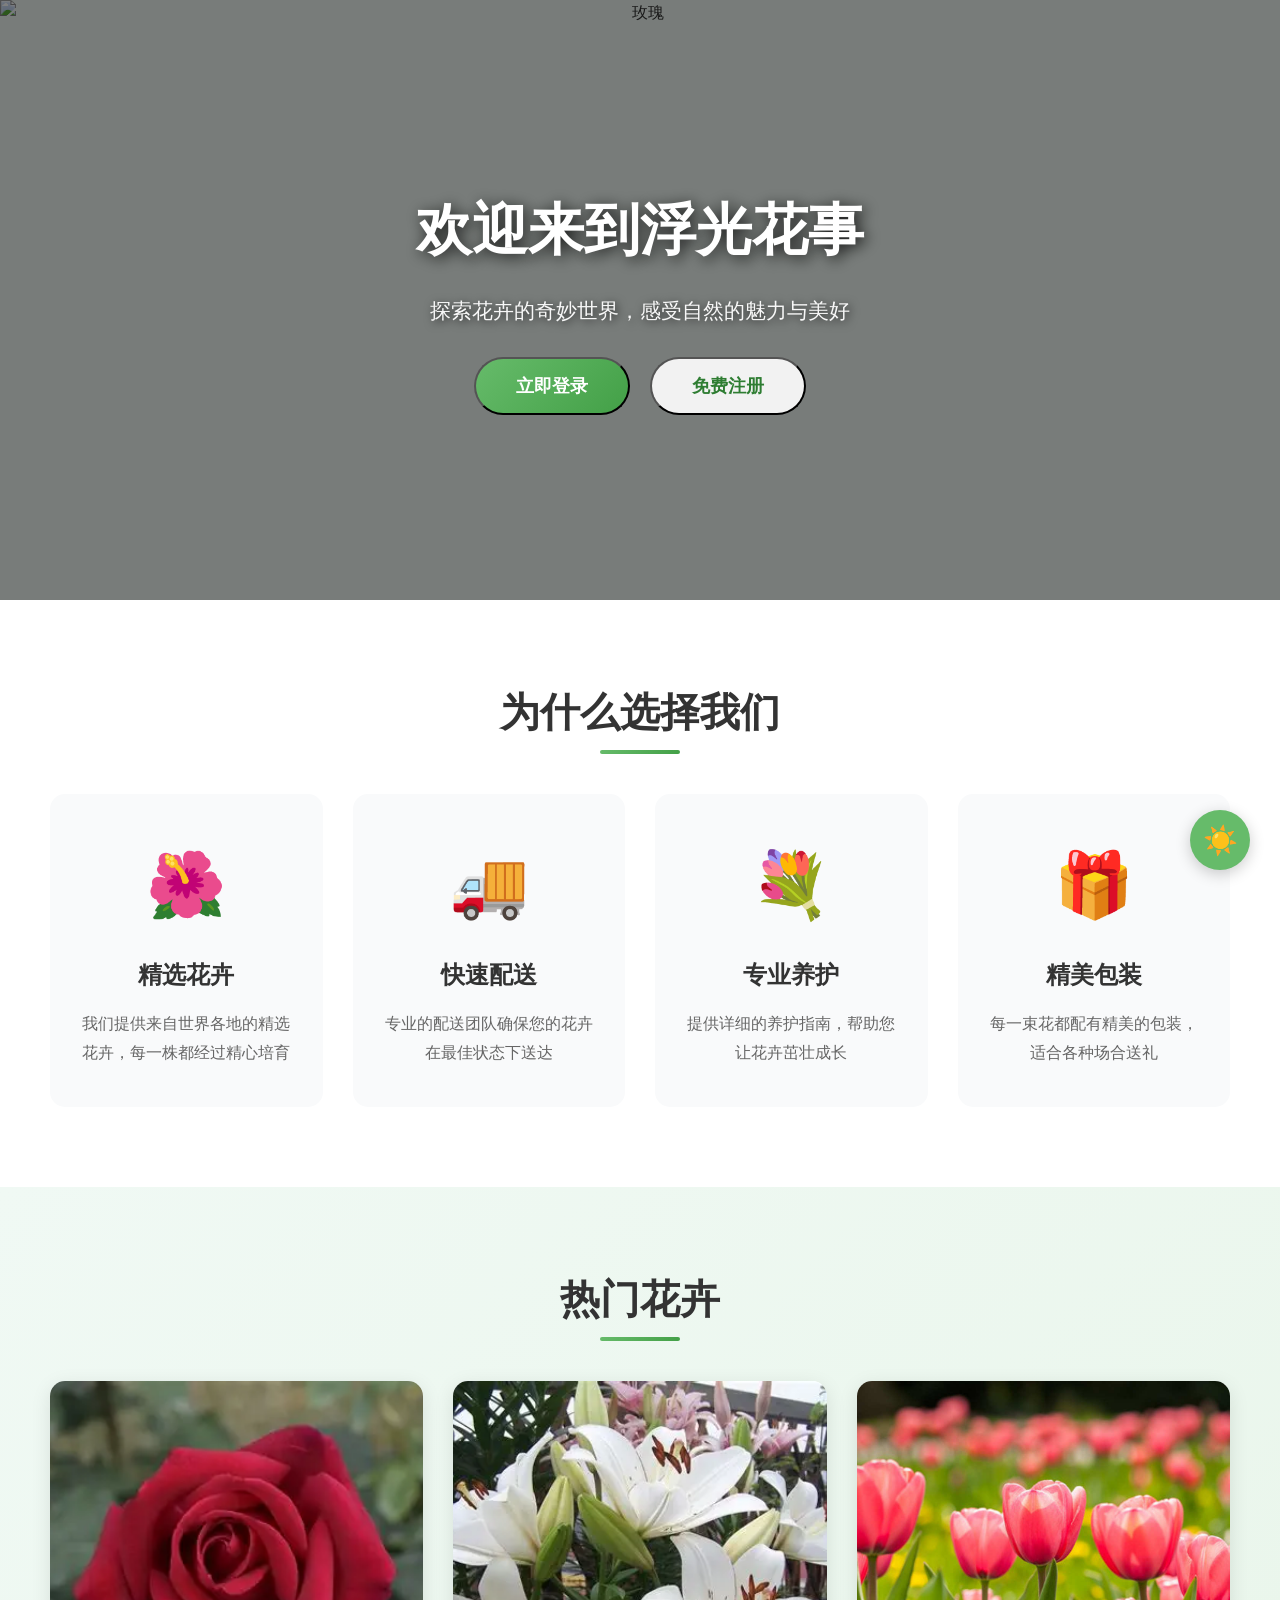
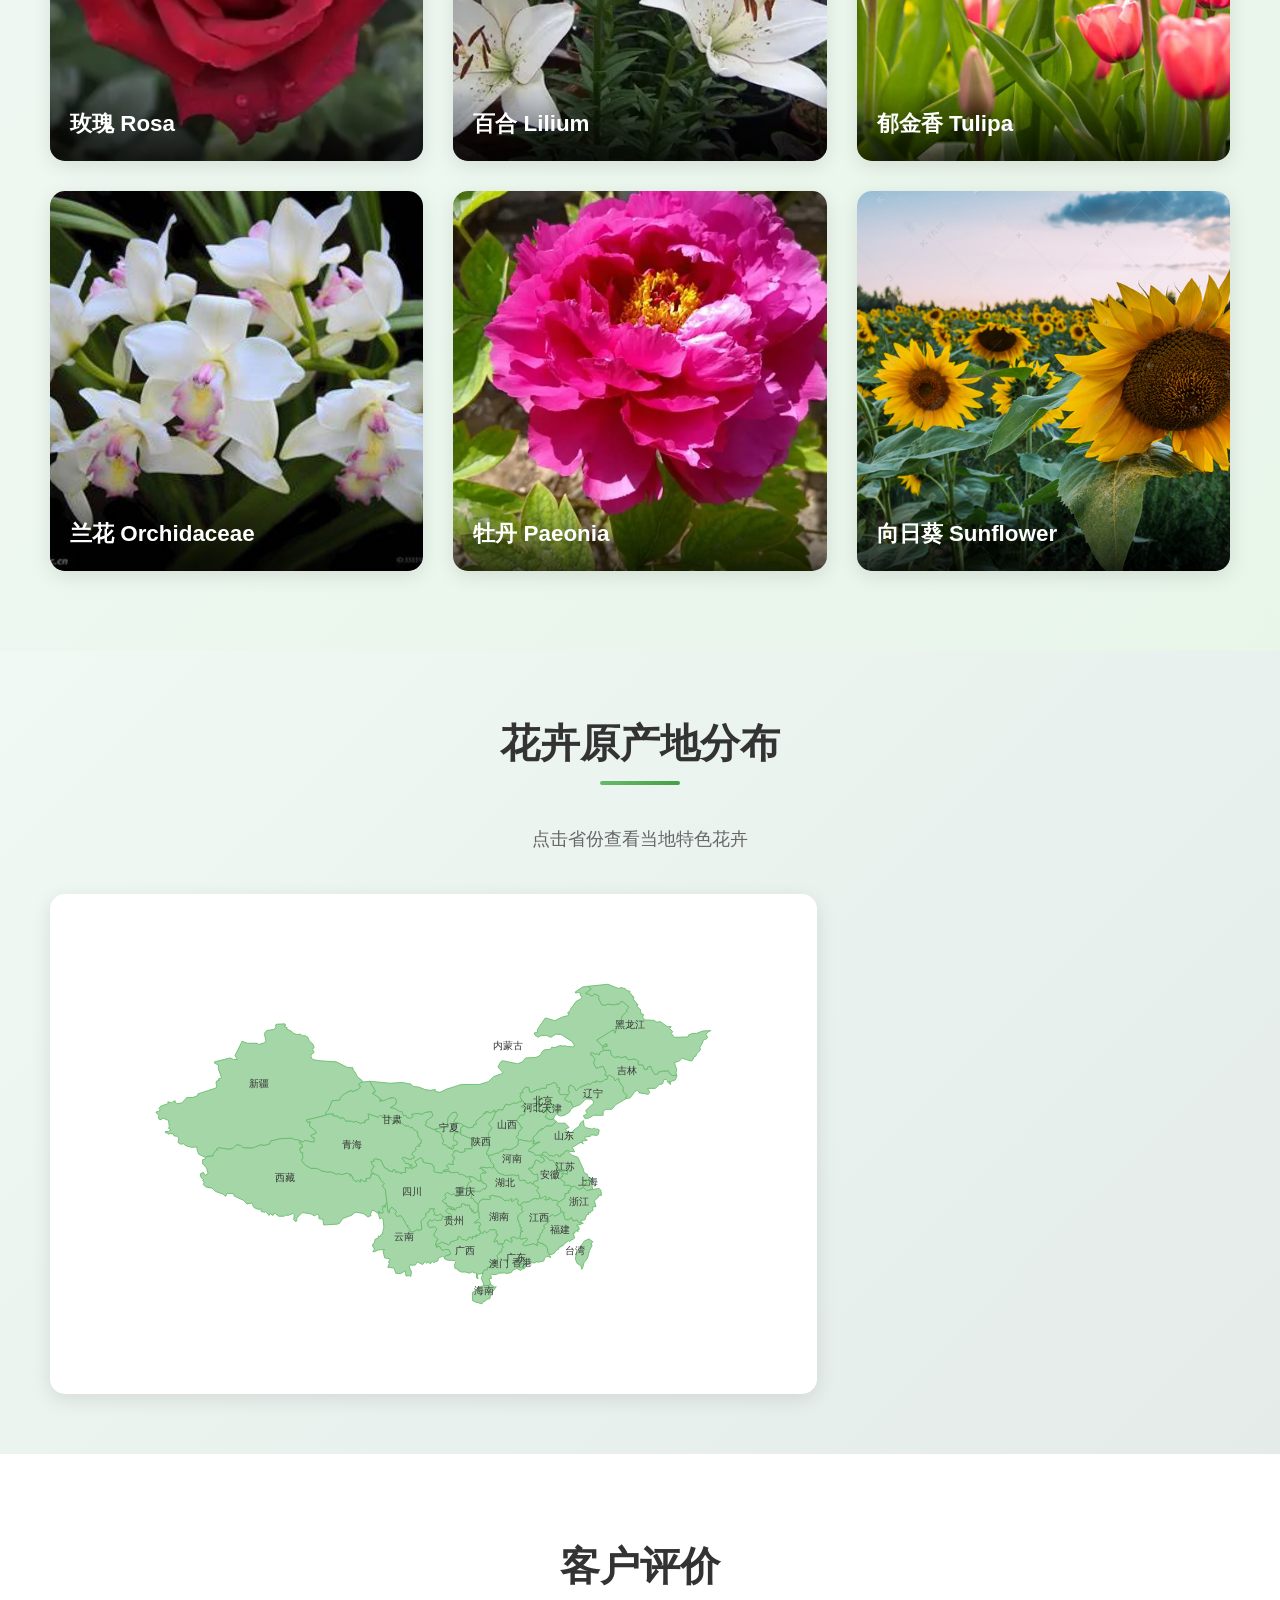
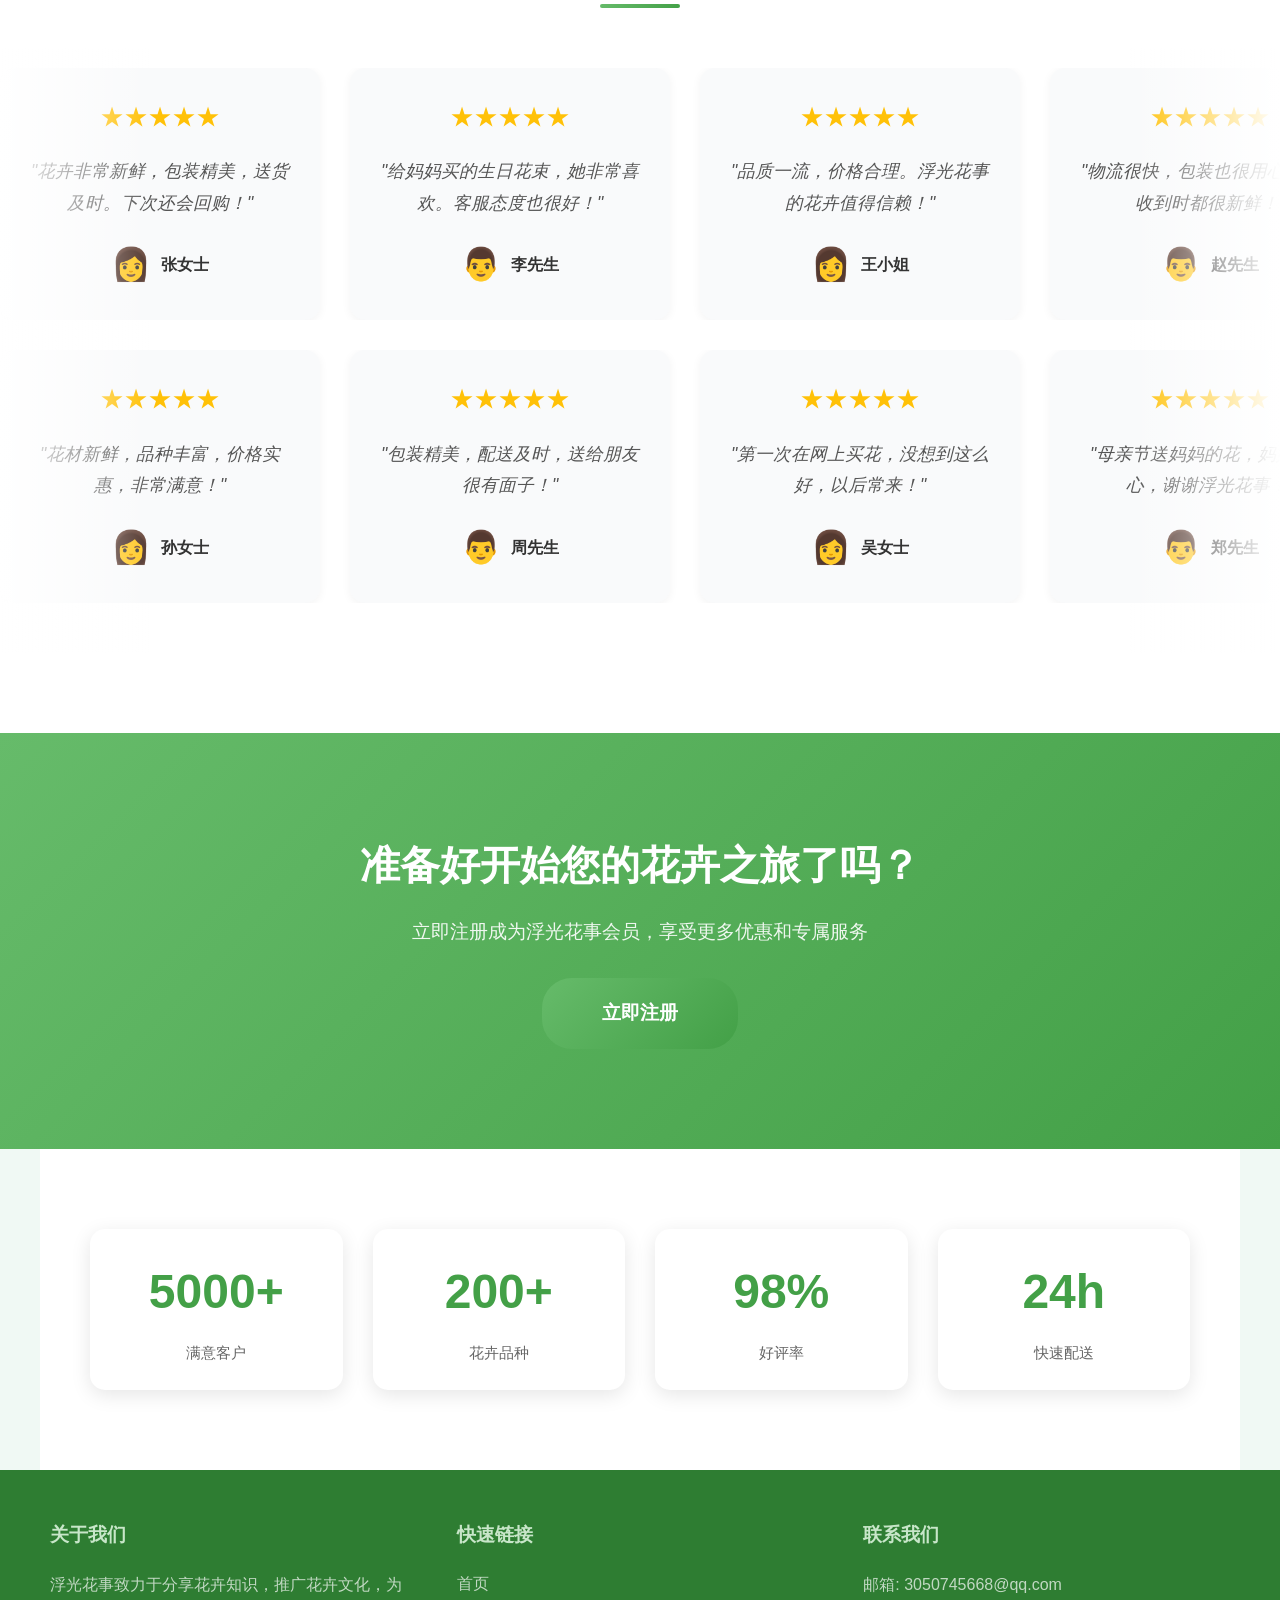
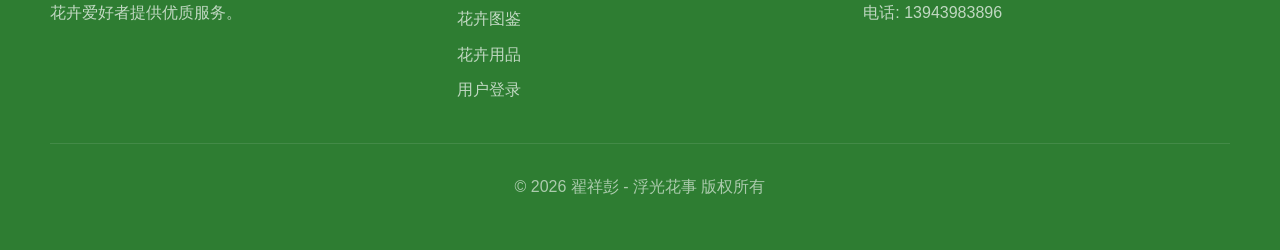
==== commit bce111e3: "修复着陆页：更新联系方式为3050745668@qq.com和13943983896，并添加登录调试日志" ====
--- a/landing.html
+++ b/landing.html
@@ -499,8 +499,8 @@
             </div>
             <div class="footer-section">
                 <h4>联系我们</h4>
-                <p>邮箱: contact@fuguanghuashi.com</p>
-                <p>电话: 400-123-4567</p>
+                <p>邮箱: 3050745668@qq.com</p>
+                <p>电话: 13943983896</p>
             </div>
         </div>
         <div class="copyright">
--- a/style.css
+++ b/style.css
@@ -178,6 +178,125 @@
     transform: scale(1.05);
 }
 
+.search-results-overlay {
+    display: none;
+    position: fixed;
+    top: 0;
+    left: 0;
+    width: 100%;
+    height: 100%;
+    background: rgba(0, 0, 0, 0.5);
+    justify-content: center;
+    align-items: flex-start;
+    padding-top: 100px;
+    z-index: 1000;
+}
+
+.search-results {
+    background: white;
+    border-radius: 12px;
+    width: 90%;
+    max-width: 600px;
+    max-height: 70vh;
+    overflow: hidden;
+    box-shadow: 0 10px 40px rgba(0, 0, 0, 0.2);
+}
+
+.results-header {
+    display: flex;
+    justify-content: space-between;
+    align-items: center;
+    padding: 20px 24px;
+    border-bottom: 1px solid #eee;
+    background: linear-gradient(135deg, #81c784, #66bb6a);
+    color: white;
+}
+
+.results-header h3 {
+    margin: 0;
+    font-size: 1.2em;
+}
+
+.close-btn {
+    font-size: 1.8em;
+    cursor: pointer;
+    opacity: 0.8;
+    transition: opacity 0.3s;
+}
+
+.close-btn:hover {
+    opacity: 1;
+}
+
+.results-list {
+    padding: 10px;
+    max-height: 60vh;
+    overflow-y: auto;
+}
+
+.result-item {
+    display: flex;
+    align-items: center;
+    padding: 15px 20px;
+    border-bottom: 1px solid #f0f0f0;
+    cursor: pointer;
+    transition: background 0.3s;
+}
+
+.result-item:hover {
+    background: #f5f5f5;
+}
+
+.result-icon {
+    font-size: 1.5em;
+    margin-right: 15px;
+}
+
+.result-content {
+    flex: 1;
+    overflow: hidden;
+}
+
+.result-content h4 {
+    margin: 0 0 5px 0;
+    color: #333;
+    font-size: 1em;
+}
+
+.result-content p {
+    margin: 0;
+    color: #666;
+    font-size: 0.9em;
+    overflow: hidden;
+    text-overflow: ellipsis;
+    white-space: nowrap;
+}
+
+.result-arrow {
+    color: #81c784;
+    font-size: 1.2em;
+    margin-left: 10px;
+}
+
+.no-results {
+    text-align: center;
+    padding: 40px;
+    color: #999;
+}
+
+.flower-card.highlight {
+    animation: pulse 2s ease-in-out;
+}
+
+@keyframes pulse {
+    0%, 100% {
+        box-shadow: 0 0 0 0 rgba(129, 199, 132, 0.4);
+    }
+    50% {
+        box-shadow: 0 0 0 15px rgba(129, 199, 132, 0);
+    }
+}
+
 .landing-hero {
     position: relative;
     height: 600px;
